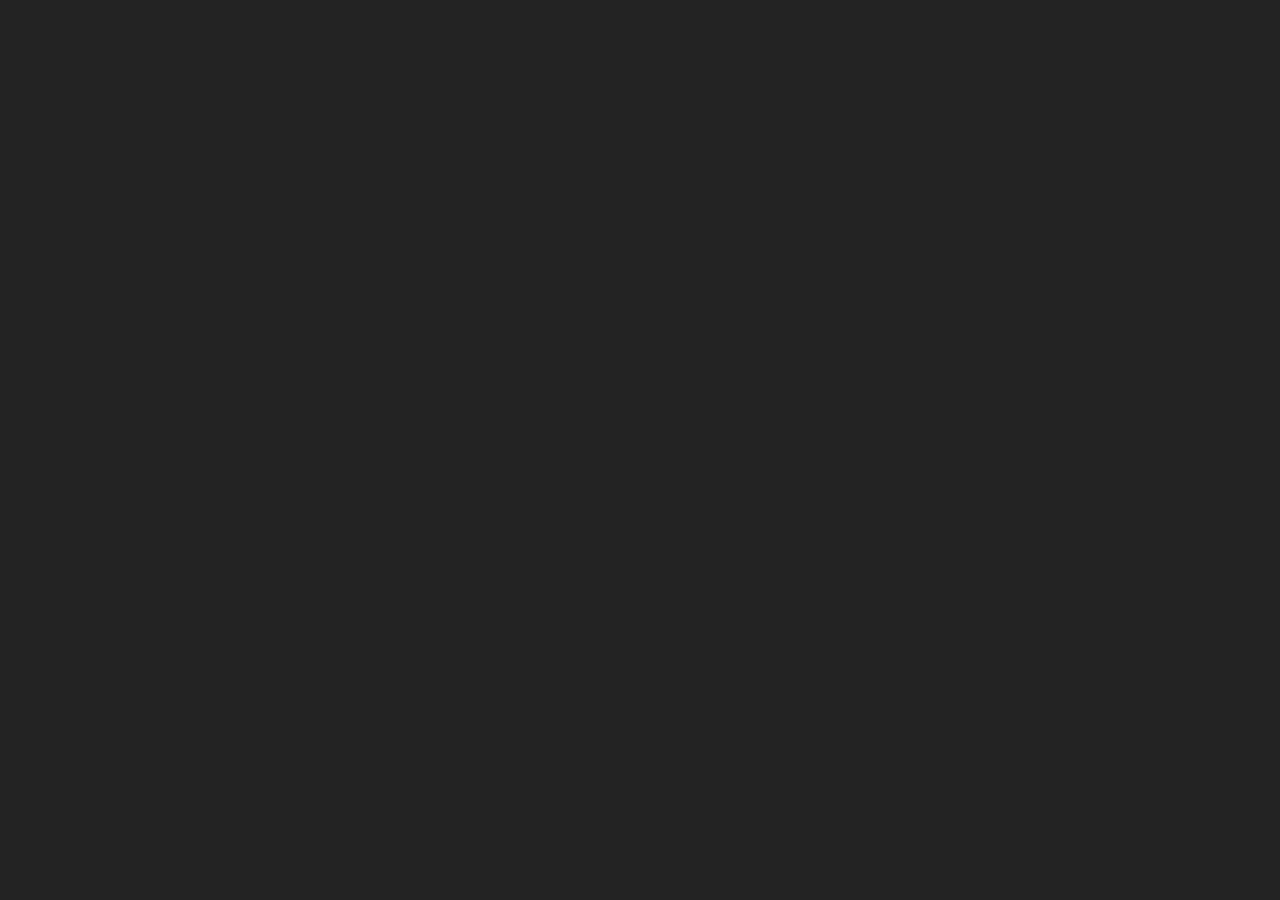
==== index.html @ b0f06673 "Update index.html" ====
<!DOCTYPE html>
<html lang="en">
<head>
    <meta charset="UTF-8">
    <meta name="viewport" content="width=device-width, initial-scale=1, maximum-scale=1">
    <title>Whack-a-Mole Game</title>
    <!-- Add your CSS file link here -->
    <link rel="stylesheet" type="text/css" href="style.css">
</head>
<body>
    <!-- Your game content goes here -->
    <div class="game-container">
        <!-- Game elements -->
    </div>

    <!-- Add your JavaScript file link here -->
    <script src="script.js"></script>
</body>
</html>
---- style.css ----
body {
    text-align: center;
    font-family: Arial, sans-serif;
    background-color: #232323; /* Dark background color */
    margin: 0;
    padding: 0;
    height: 100vh;
    display: flex;
    flex-direction: column;
    justify-content: center;
    align-items: center;
}

h1 {
    font-size: 36px;
    color: #fff; /* White text color */
    margin-bottom: 20px; /* Add margin at the bottom */
}

.game-container {
    display: flex;
    flex-direction: column;
    align-items: center;
}

#game {
    display: grid;
    grid-template-columns: repeat(6, 100px); /* 6x6 grid */
    gap: 10px;
    margin: 0 auto;
}

.hole {
    width: 100px;
    height: 100px;
    border: 2px solid #000;
    background-color: #0055aa; /* Dark blue background color */
    position: relative;
    cursor: pointer;
    overflow: hidden;
    transition: background-color 0.2s;
}

.hole:hover {
    background-color: #0077dd; /* Light blue background color on hover */
}

.mole {
    width: 80px; /* Adjusted for 6x6 grid */
    height: 80px; /* Adjusted for 6x6 grid */
    border-radius: 50%;
    background-image: url('mole.png'); /* Set the mole image as a background */
    background-size: cover; /* Adjust the size of the background */
    background-repeat: no-repeat; /* Prevent the background from repeating */
    position: absolute;
    top: 10px;
    left: 10px;
    display: none;
    cursor: pointer; /* Add cursor pointer */
}

.mole.up {
    display: block;
}

.mole.clicked {
    background-image: url('red-x.png'); /* Set the red X image as a background */
    background-size: cover;
    background-repeat: no-repeat;
}

p {
    font-size: 24px;
    color: #fff; /* White text color */
}

#restart-button {
    font-size: 18px;
    padding: 10px 20px;
    background-color: #0099cc; /* Dark blue button color */
    color: #fff; /* White text color */
    border: none;
    border-radius: 5px;
    cursor: pointer;
    transition: background-color 0.2s;
}

#restart-button:hover {
    background-color: #0077aa; /* Light blue button color on hover */
}
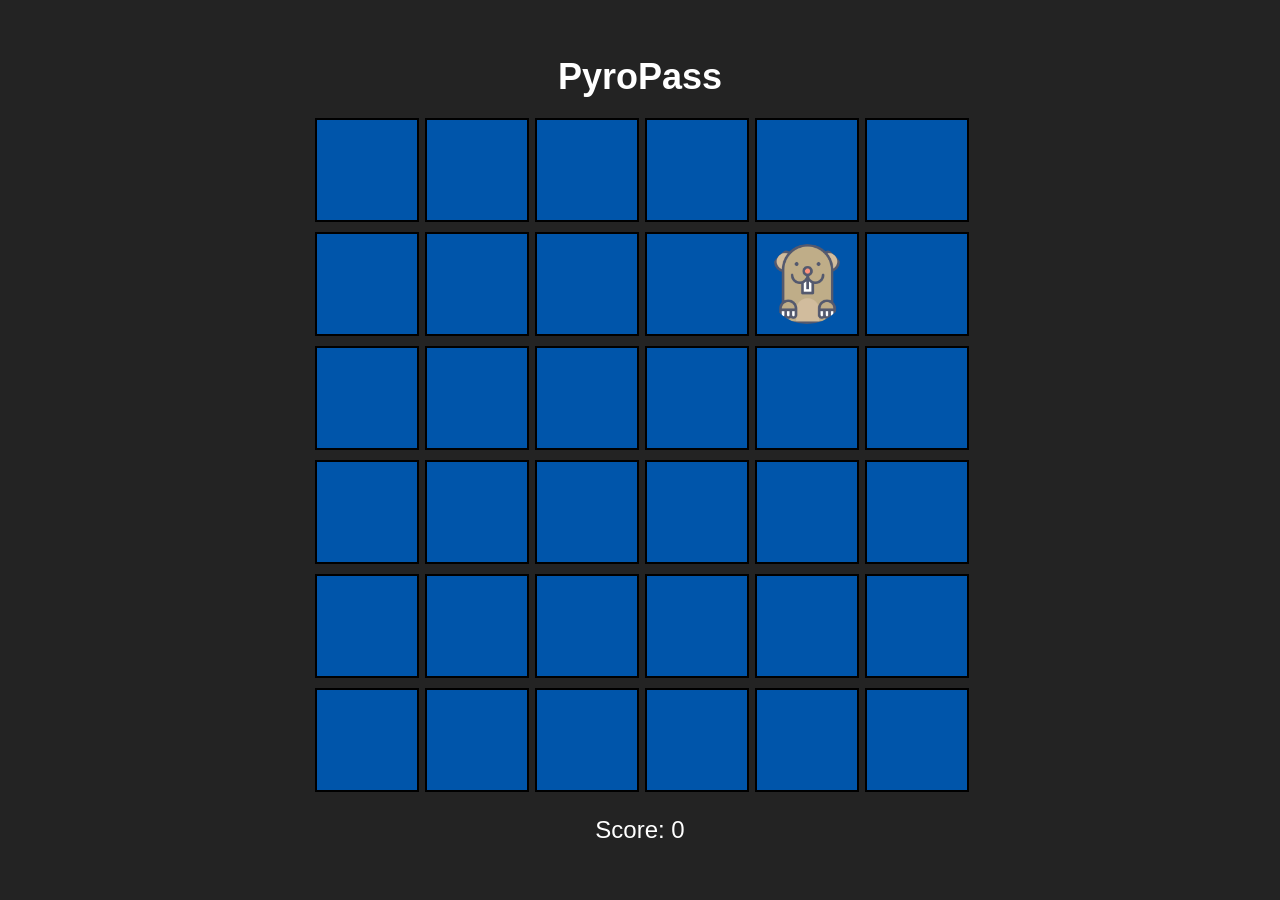
==== commit cc06a32d: "Update index.html" ====
--- a/index.html
+++ b/index.html
@@ -2,18 +2,19 @@
 <html lang="en">
 <head>
     <meta charset="UTF-8">
-    <meta name="viewport" content="width=device-width, initial-scale=1, maximum-scale=1">
-    <title>Whack-a-Mole Game</title>
-    <!-- Add your CSS file link here -->
-    <link rel="stylesheet" type="text/css" href="style.css">
+    <meta name="viewport" content="width=device-width, initial-scale=1.0">
+    <title>PyroPass - Whack-a-Mole</title>
+    <link rel="stylesheet" href="style.css">
 </head>
 <body>
-    <!-- Your game content goes here -->
     <div class="game-container">
-        <!-- Game elements -->
+        <h1>PyroPass</h1>
+        <div id="game">
+            <!-- Holes and moles will be generated dynamically using JavaScript -->
+        </div>
+        <p id="score">Score: 0</p>
+        <button id="restart-button" style="display: none;">Restart Game</button>
     </div>
-
-    <!-- Add your JavaScript file link here -->
     <script src="script.js"></script>
 </body>
 </html>
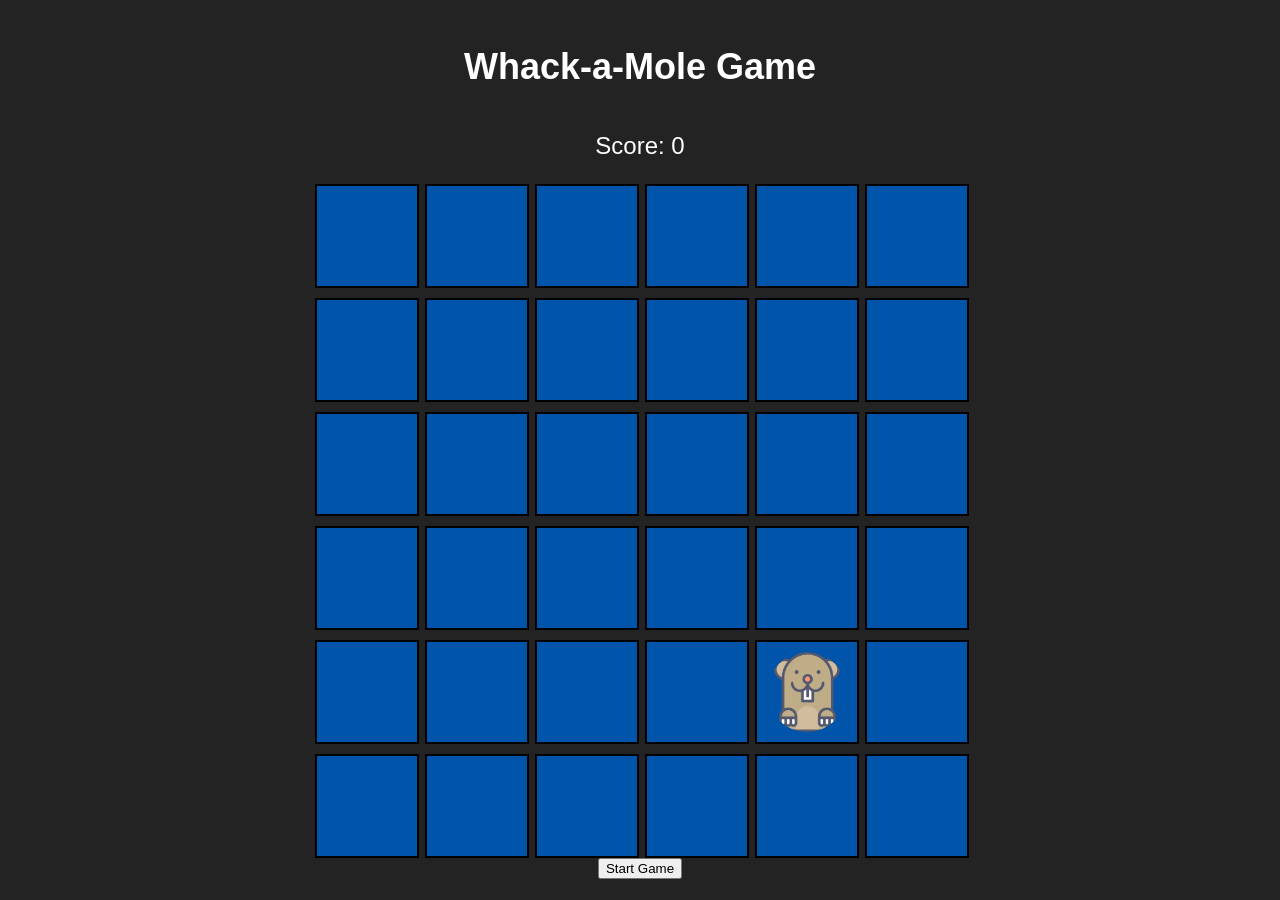
==== commit 079f398c: "Update index.html" ====
--- a/index.html
+++ b/index.html
@@ -3,16 +3,17 @@
 <head>
     <meta charset="UTF-8">
     <meta name="viewport" content="width=device-width, initial-scale=1.0">
-    <title>PyroPass - Whack-a-Mole</title>
-    <link rel="stylesheet" href="style.css">
+    <title>Whack-a-Mole Game</title>
+    <link rel="stylesheet" type="text/css" href="style.css">
 </head>
 <body>
     <div class="game-container">
-        <h1>PyroPass</h1>
+        <h1>Whack-a-Mole Game</h1>
+        <p id="score">Score: 0</p>
         <div id="game">
-            <!-- Holes and moles will be generated dynamically using JavaScript -->
+            <!-- 3x3 grid of mole holes will be generated dynamically using JavaScript -->
         </div>
-        <p id="score">Score: 0</p>
+        <button id="start-button">Start Game</button>
         <button id="restart-button" style="display: none;">Restart Game</button>
     </div>
     <script src="script.js"></script>
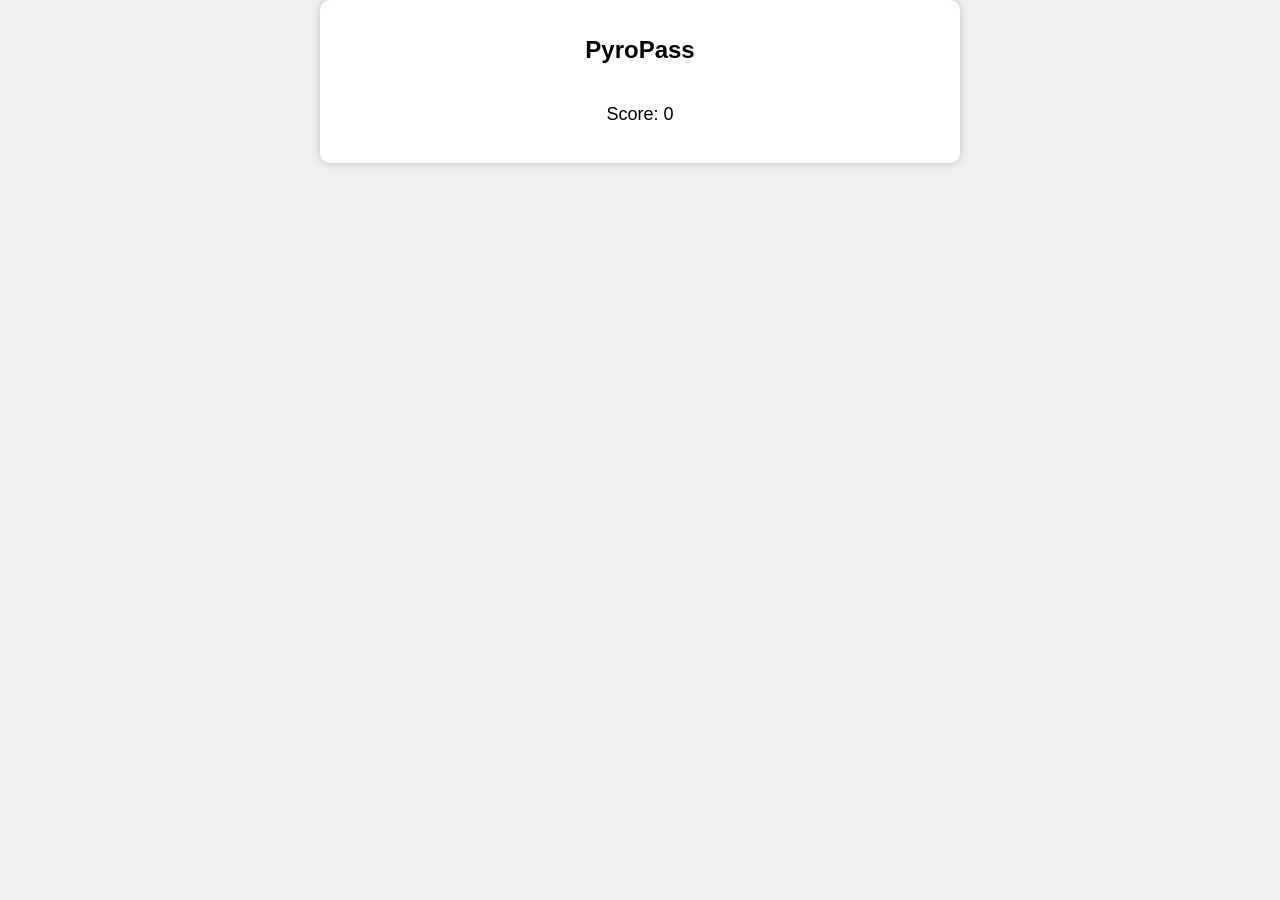
==== commit c4ba7782: "Update index.html" ====
--- a/index.html
+++ b/index.html
@@ -3,17 +3,16 @@
 <head>
     <meta charset="UTF-8">
     <meta name="viewport" content="width=device-width, initial-scale=1.0">
-    <title>Whack-a-Mole Game</title>
-    <link rel="stylesheet" type="text/css" href="style.css">
+    <title>PyroPass - Whack-a-Mole</title>
+    <link rel="stylesheet" href="style.css">
 </head>
 <body>
     <div class="game-container">
-        <h1>Whack-a-Mole Game</h1>
+        <h1>PyroPass</h1>
+        <div id="game">
+            <!-- Holes and moles will be generated dynamically using JavaScript -->
+        </div>
         <p id="score">Score: 0</p>
-        <div id="game">
-            <!-- 3x3 grid of mole holes will be generated dynamically using JavaScript -->
-        </div>
-        <button id="start-button">Start Game</button>
         <button id="restart-button" style="display: none;">Restart Game</button>
     </div>
     <script src="script.js"></script>
--- a/style.css
+++ b/style.css
@@ -1,90 +1,71 @@
 body {
+    font-family: Arial, sans-serif;
     text-align: center;
-    font-family: Arial, sans-serif;
-    background-color: #232323; /* Dark background color */
+    background-color: #f0f0f0;
     margin: 0;
     padding: 0;
-    height: 100vh;
-    display: flex;
-    flex-direction: column;
-    justify-content: center;
-    align-items: center;
+}
+
+.game-container {
+    max-width: 600px;
+    margin: 0 auto;
+    background-color: #fff;
+    padding: 20px;
+    border-radius: 10px;
+    box-shadow: 0 0 10px rgba(0, 0, 0, 0.2);
 }
 
 h1 {
-    font-size: 36px;
-    color: #fff; /* White text color */
-    margin-bottom: 20px; /* Add margin at the bottom */
-}
-
-.game-container {
-    display: flex;
-    flex-direction: column;
-    align-items: center;
+    font-size: 24px;
+    margin-bottom: 20px;
 }
 
 #game {
     display: grid;
-    grid-template-columns: repeat(6, 100px); /* 6x6 grid */
-    gap: 10px;
-    margin: 0 auto;
+    grid-template-columns: repeat(3, 1fr);
+    grid-gap: 10px;
 }
 
 .hole {
+    background-color: #a8a8a8;
     width: 100px;
     height: 100px;
-    border: 2px solid #000;
-    background-color: #0055aa; /* Dark blue background color */
+    border-radius: 50%;
+    cursor: pointer;
     position: relative;
-    cursor: pointer;
-    overflow: hidden;
-    transition: background-color 0.2s;
-}
-
-.hole:hover {
-    background-color: #0077dd; /* Light blue background color on hover */
 }
 
 .mole {
-    width: 80px; /* Adjusted for 6x6 grid */
-    height: 80px; /* Adjusted for 6x6 grid */
+    width: 80px;
+    height: 80px;
+    background-image: url('mole.png');
+    background-size: cover;
+    background-repeat: no-repeat;
     border-radius: 50%;
-    background-image: url('mole.png'); /* Set the mole image as a background */
-    background-size: cover; /* Adjust the size of the background */
-    background-repeat: no-repeat; /* Prevent the background from repeating */
     position: absolute;
-    top: 10px;
-    left: 10px;
+    top: 50%;
+    left: 50%;
+    transform: translate(-50%, -50%);
     display: none;
-    cursor: pointer; /* Add cursor pointer */
 }
 
-.mole.up {
-    display: block;
+#score {
+    font-size: 18px;
+    margin-top: 20px;
 }
 
-.mole.clicked {
-    background-image: url('red-x.png'); /* Set the red X image as a background */
-    background-size: cover;
-    background-repeat: no-repeat;
-}
-
-p {
-    font-size: 24px;
-    color: #fff; /* White text color */
-}
-
-#restart-button {
-    font-size: 18px;
+button {
+    font-size: 16px;
     padding: 10px 20px;
-    background-color: #0099cc; /* Dark blue button color */
-    color: #fff; /* White text color */
+    margin-top: 20px;
+    background-color: #007bff;
+    color: #fff;
     border: none;
     border-radius: 5px;
     cursor: pointer;
-    transition: background-color 0.2s;
+    transition: background-color 0.3s ease;
 }
 
-#restart-button:hover {
-    background-color: #0077aa; /* Light blue button color on hover */
+button:hover {
+    background-color: #0056b3;
 }
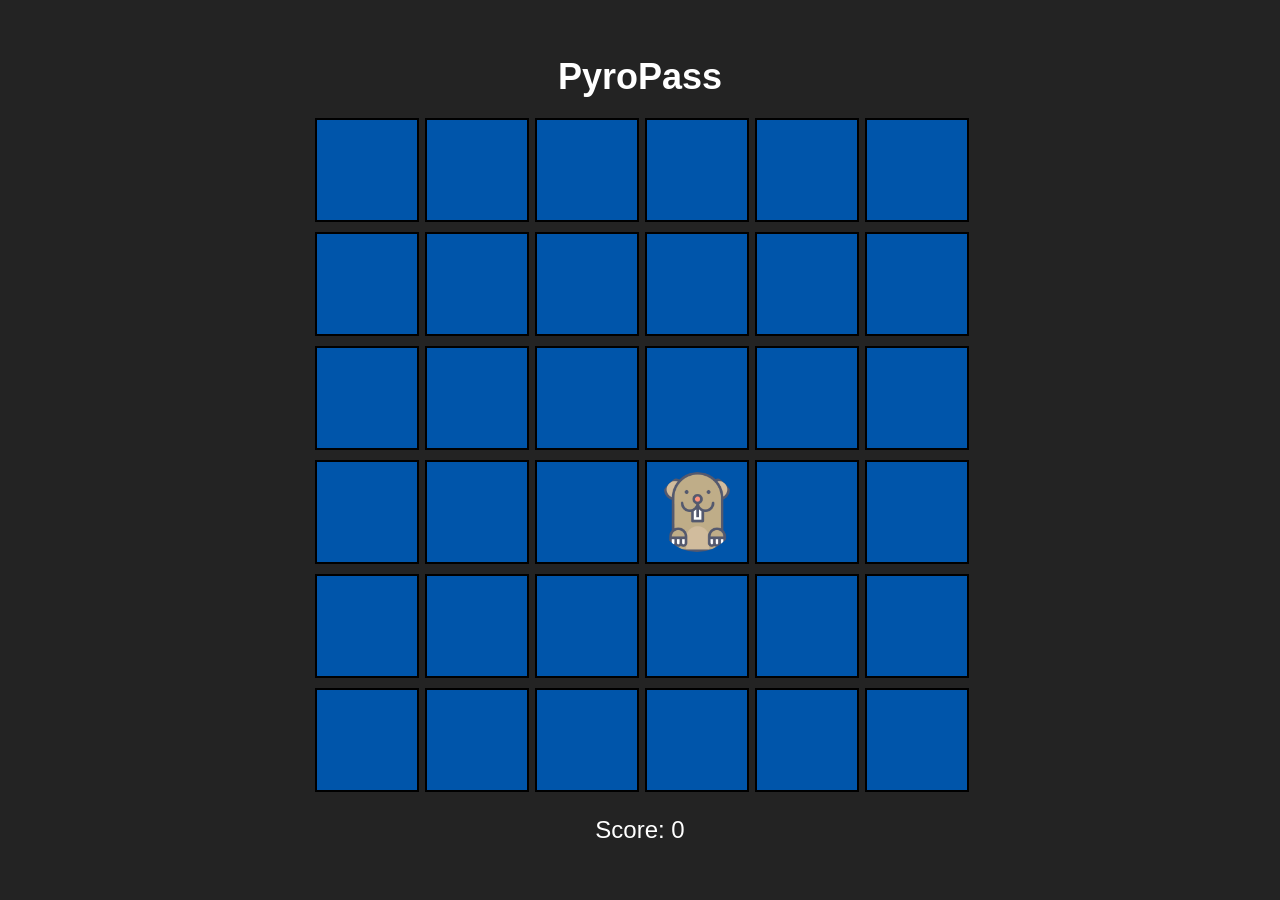
==== commit 4d603bfd: "Update index.html" ====
--- a/index.html
+++ b/index.html
@@ -10,7 +10,7 @@
     <div class="game-container">
         <h1>PyroPass</h1>
         <div id="game">
-            <!-- Holes and moles will be generated dynamically using JavaScript -->
+            <!-- 4x4 grid of holes and moles will be generated dynamically using JavaScript -->
         </div>
         <p id="score">Score: 0</p>
         <button id="restart-button" style="display: none;">Restart Game</button>
--- a/style.css
+++ b/style.css
@@ -1,71 +1,90 @@
 body {
+    text-align: center;
     font-family: Arial, sans-serif;
-    text-align: center;
-    background-color: #f0f0f0;
+    background-color: #232323; /* Dark background color */
     margin: 0;
     padding: 0;
+    height: 100vh;
+    display: flex;
+    flex-direction: column;
+    justify-content: center;
+    align-items: center;
+}
+
+h1 {
+    font-size: 36px;
+    color: #fff; /* White text color */
+    margin-bottom: 20px; /* Add margin at the bottom */
 }
 
 .game-container {
-    max-width: 600px;
-    margin: 0 auto;
-    background-color: #fff;
-    padding: 20px;
-    border-radius: 10px;
-    box-shadow: 0 0 10px rgba(0, 0, 0, 0.2);
-}
-
-h1 {
-    font-size: 24px;
-    margin-bottom: 20px;
+    display: flex;
+    flex-direction: column;
+    align-items: center;
 }
 
 #game {
     display: grid;
-    grid-template-columns: repeat(3, 1fr);
-    grid-gap: 10px;
+    grid-template-columns: repeat(6, 100px); /* 6x6 grid */
+    gap: 10px;
+    margin: 0 auto;
 }
 
 .hole {
-    background-color: #a8a8a8;
     width: 100px;
     height: 100px;
-    border-radius: 50%;
+    border: 2px solid #000;
+    background-color: #0055aa; /* Dark blue background color */
+    position: relative;
     cursor: pointer;
-    position: relative;
+    overflow: hidden;
+    transition: background-color 0.2s;
+}
+
+.hole:hover {
+    background-color: #0077dd; /* Light blue background color on hover */
 }
 
 .mole {
-    width: 80px;
-    height: 80px;
-    background-image: url('mole.png');
+    width: 80px; /* Adjusted for 6x6 grid */
+    height: 80px; /* Adjusted for 6x6 grid */
+    border-radius: 50%;
+    background-image: url('mole.png'); /* Set the mole image as a background */
+    background-size: cover; /* Adjust the size of the background */
+    background-repeat: no-repeat; /* Prevent the background from repeating */
+    position: absolute;
+    top: 10px;
+    left: 10px;
+    display: none;
+    cursor: pointer; /* Add cursor pointer */
+}
+
+.mole.up {
+    display: block;
+}
+
+.mole.clicked {
+    background-image: url('red-x.png'); /* Set the red X image as a background */
     background-size: cover;
     background-repeat: no-repeat;
-    border-radius: 50%;
-    position: absolute;
-    top: 50%;
-    left: 50%;
-    transform: translate(-50%, -50%);
-    display: none;
 }
 
-#score {
-    font-size: 18px;
-    margin-top: 20px;
+p {
+    font-size: 24px;
+    color: #fff; /* White text color */
 }
 
-button {
-    font-size: 16px;
+#restart-button {
+    font-size: 18px;
     padding: 10px 20px;
-    margin-top: 20px;
-    background-color: #007bff;
-    color: #fff;
+    background-color: #0099cc; /* Dark blue button color */
+    color: #fff; /* White text color */
     border: none;
     border-radius: 5px;
     cursor: pointer;
-    transition: background-color 0.3s ease;
+    transition: background-color 0.2s;
 }
 
-button:hover {
-    background-color: #0056b3;
+#restart-button:hover {
+    background-color: #0077aa; /* Light blue button color on hover */
 }
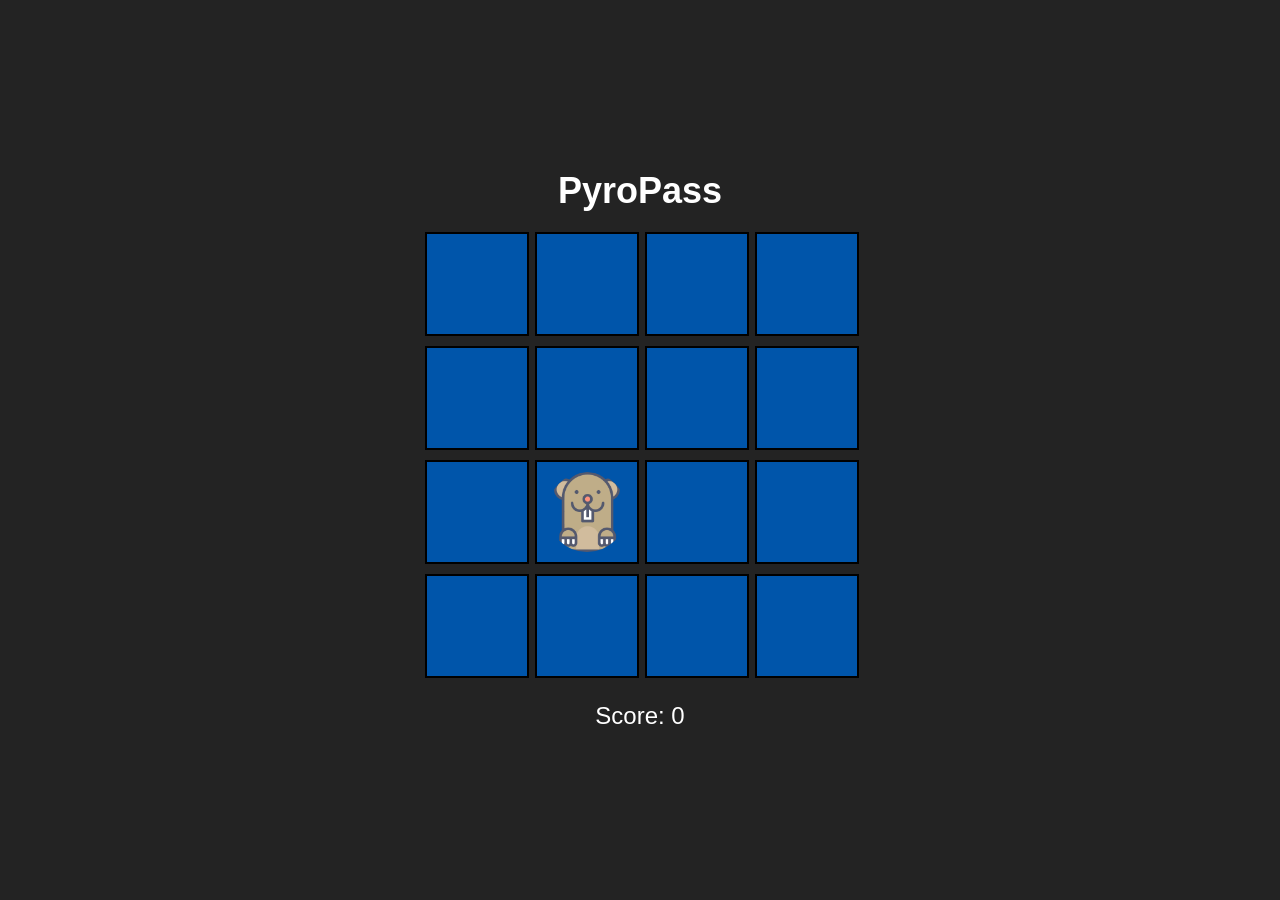
==== commit d217c1a5: "Update index.html" ====
--- a/index.html
+++ b/index.html
@@ -10,7 +10,7 @@
     <div class="game-container">
         <h1>PyroPass</h1>
         <div id="game">
-            <!-- 4x4 grid of holes and moles will be generated dynamically using JavaScript -->
+            <!-- 3x3 grid of holes and moles will be generated dynamically using JavaScript -->
         </div>
         <p id="score">Score: 0</p>
         <button id="restart-button" style="display: none;">Restart Game</button>
--- a/style.css
+++ b/style.css
@@ -25,7 +25,7 @@
 
 #game {
     display: grid;
-    grid-template-columns: repeat(6, 100px); /* 6x6 grid */
+    grid-template-columns: repeat(4, 100px); /* 4x4 grid */
     gap: 10px;
     margin: 0 auto;
 }
@@ -46,8 +46,8 @@
 }
 
 .mole {
-    width: 80px; /* Adjusted for 6x6 grid */
-    height: 80px; /* Adjusted for 6x6 grid */
+    width: 80px; /* Adjusted for 4x4 grid */
+    height: 80px; /* Adjusted for 4x4 grid */
     border-radius: 50%;
     background-image: url('mole.png'); /* Set the mole image as a background */
     background-size: cover; /* Adjust the size of the background */
@@ -64,7 +64,7 @@
 }
 
 .mole.clicked {
-    background-image: url('red-x.png'); /* Set the red X image as a background */
+    background-image: url('red-cross.png'); /* Set the red X image as a background */
     background-size: cover;
     background-repeat: no-repeat;
 }
